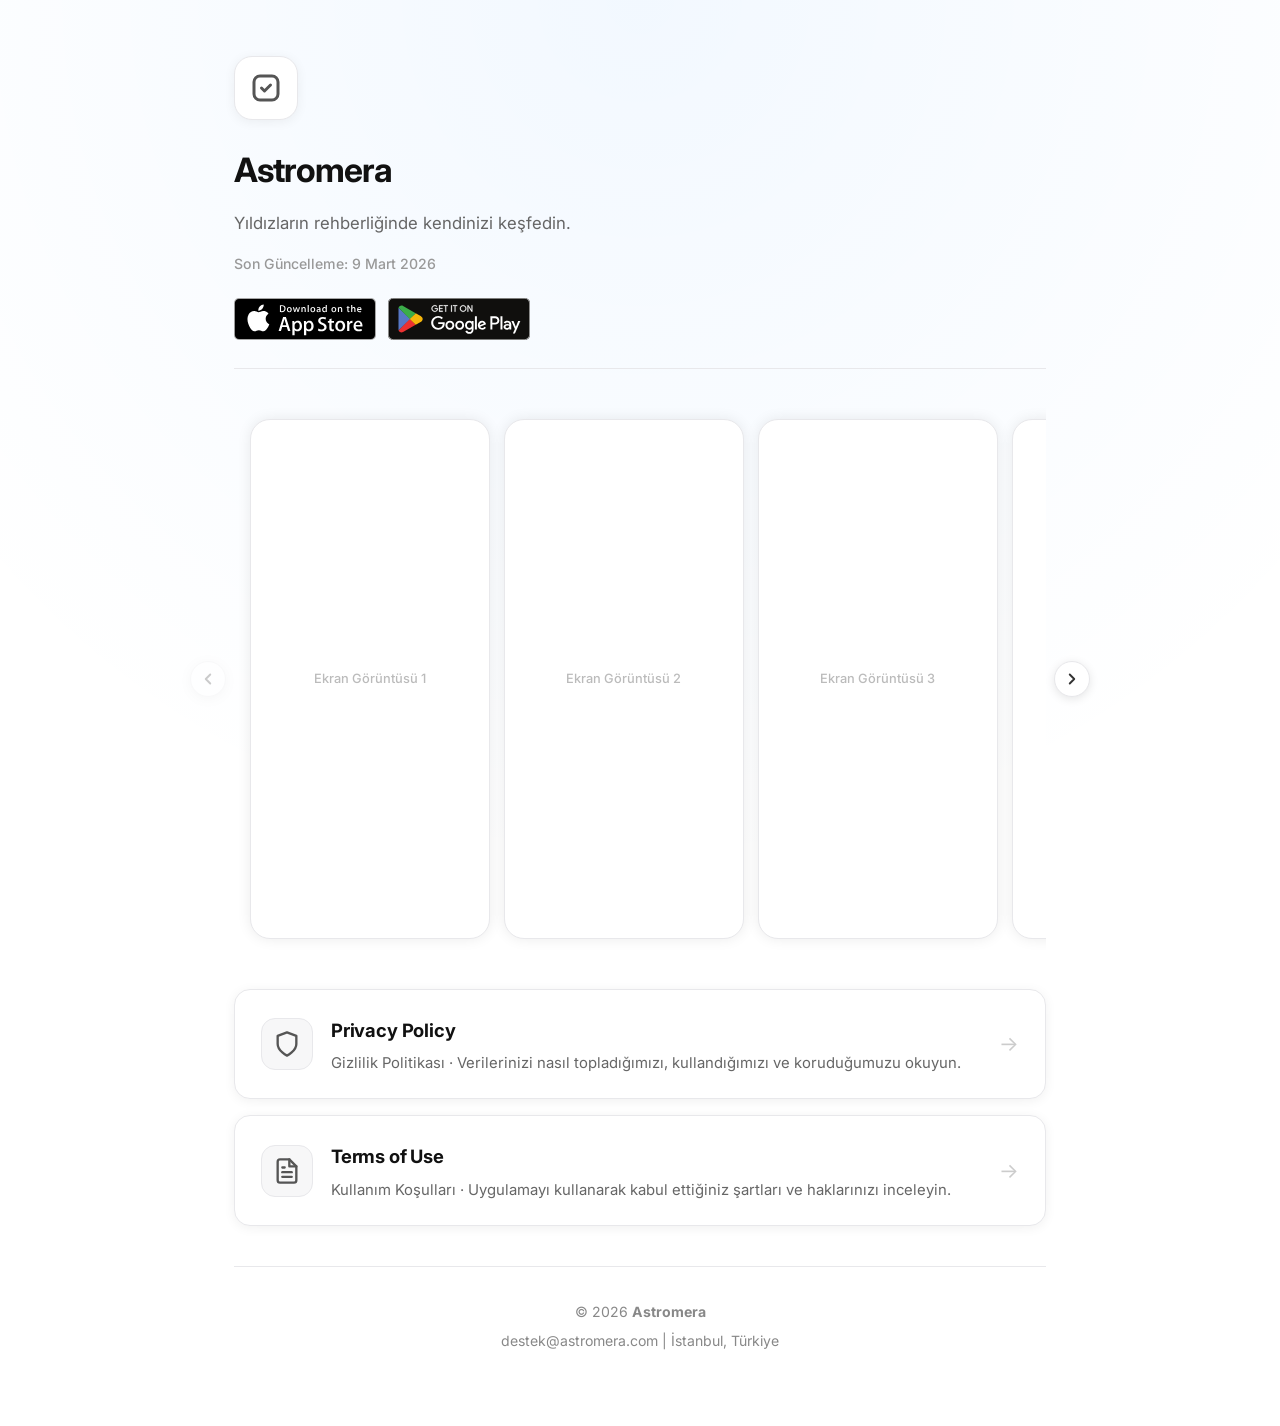
==== index.html @ 788f4016 "Initial commit" ====
<!DOCTYPE html>
<html lang="tr">

<head>
    <meta charset="UTF-8">
    <meta name="viewport" content="width=device-width, initial-scale=1.0">
    <meta name="description" content="Astromera – Gizlilik Politikası ve Kullanım Koşulları.">
    <title>Astromera – Legal</title>
    <link rel="preconnect" href="https://fonts.googleapis.com">
    <link rel="preconnect" href="https://fonts.gstatic.com" crossorigin>
    <link href="https://fonts.googleapis.com/css2?family=Inter:wght@400;500;600;700&display=swap" rel="stylesheet">
    <link rel="stylesheet" href="style.css">
</head>

<body>

    <div class="container">

        <!-- Hero -->
        <header class="hero">
            <div class="app-icon">
                <!-- App ikonu: <img src="images/icon.png" alt="App Icon"> -->
                <svg xmlns="http://www.w3.org/2000/svg" width="36" height="36" viewBox="0 0 24 24" fill="none"
                    stroke="currentColor" stroke-width="2" stroke-linecap="round" stroke-linejoin="round">
                    <rect x="4" y="4" width="16" height="16" rx="4" ry="4"></rect>
                    <path d="M9 12l2 2 4-4"></path>
                </svg>
            </div>
            <h1 class="app-name">Astromera</h1>
            <p class="short-desc">Yıldızların rehberliğinde kendinizi keşfedin.</p>
            <div class="last-updated">Son Güncelleme: <time datetime="2026-03-09">9 Mart 2026</time></div>

            <!-- Mağaza Butonları -->
            <div class="store-badges">
                <a href="https://apps.apple.com/your-app-link" target="_blank" rel="noopener" class="badge-link"
                    aria-label="App Store'dan indir">
                    <img src="images/app-store-badge.svg" alt="Download on the App Store" class="badge-img">
                </a>
                <a href="https://play.google.com/store/apps/your-app-link" target="_blank" rel="noopener"
                    class="badge-link" aria-label="Google Play'den indir">
                    <img src="images/google-play-badge.svg" alt="Get it on Google Play"
                        class="badge-img badge-img--play">
                </a>
            </div>
        </header>

        <!-- Mağaza Ekran Görüntüsü -->
        <section class="screenshots-section" aria-label="Ekran görüntüleri">
            <div class="carousel-wrapper">
                <button class="carousel-btn carousel-btn--prev" id="prevBtn" aria-label="Önceki">
                    <svg xmlns="http://www.w3.org/2000/svg" width="18" height="18" viewBox="0 0 24 24" fill="none"
                        stroke="currentColor" stroke-width="2.5" stroke-linecap="round" stroke-linejoin="round">
                        <polyline points="15 18 9 12 15 6"></polyline>
                    </svg>
                </button>

                <div class="carousel-track-outer">
                    <div class="carousel-track" id="carouselTrack">
                        <div class="screenshot-slot">
                            <div class="screenshot-label">Ekran Görüntüsü 1</div>
                        </div>
                        <div class="screenshot-slot">
                            <div class="screenshot-label">Ekran Görüntüsü 2</div>
                        </div>
                        <div class="screenshot-slot">
                            <div class="screenshot-label">Ekran Görüntüsü 3</div>
                        </div>
                        <div class="screenshot-slot">
                            <div class="screenshot-label">Ekran Görüntüsü 4</div>
                        </div>
                        <div class="screenshot-slot">
                            <div class="screenshot-label">Ekran Görüntüsü 5</div>
                        </div>
                        <div class="screenshot-slot">
                            <div class="screenshot-label">Ekran Görüntüsü 6</div>
                        </div>
                    </div>
                </div>

                <button class="carousel-btn carousel-btn--next" id="nextBtn" aria-label="Sonraki">
                    <svg xmlns="http://www.w3.org/2000/svg" width="18" height="18" viewBox="0 0 24 24" fill="none"
                        stroke="currentColor" stroke-width="2.5" stroke-linecap="round" stroke-linejoin="round">
                        <polyline points="9 18 15 12 9 6"></polyline>
                    </svg>
                </button>
            </div>
        </section>

        <script src="script.js"></script>

        <!-- Legal Kartlar -->
        <main>
            <div class="legal-cards">

                <a href="privacy.html" class="legal-card">
                    <div class="card-icon">
                        <svg xmlns="http://www.w3.org/2000/svg" width="28" height="28" viewBox="0 0 24 24" fill="none"
                            stroke="currentColor" stroke-width="2" stroke-linecap="round" stroke-linejoin="round">
                            <path d="M12 22s8-4 8-10V5l-8-3-8 3v7c0 6 8 10 8 10z"></path>
                        </svg>
                    </div>
                    <div class="card-text">
                        <h2>Privacy Policy</h2>
                        <p>Gizlilik Politikası · Verilerinizi nasıl topladığımızı, kullandığımızı ve koruduğumuzu
                            okuyun.</p>
                    </div>
                    <div class="card-arrow">→</div>
                </a>

                <a href="terms.html" class="legal-card">
                    <div class="card-icon">
                        <svg xmlns="http://www.w3.org/2000/svg" width="28" height="28" viewBox="0 0 24 24" fill="none"
                            stroke="currentColor" stroke-width="2" stroke-linecap="round" stroke-linejoin="round">
                            <path d="M14 2H6a2 2 0 0 0-2 2v16a2 2 0 0 0 2 2h12a2 2 0 0 0 2-2V8z"></path>
                            <polyline points="14 2 14 8 20 8"></polyline>
                            <line x1="16" y1="13" x2="8" y2="13"></line>
                            <line x1="16" y1="17" x2="8" y2="17"></line>
                            <polyline points="10 9 9 9 8 9"></polyline>
                        </svg>
                    </div>
                    <div class="card-text">
                        <h2>Terms of Use</h2>
                        <p>Kullanım Koşulları · Uygulamayı kullanarak kabul ettiğiniz şartları ve haklarınızı inceleyin.
                        </p>
                    </div>
                    <div class="card-arrow">→</div>
                </a>

            </div>
        </main>

        <!-- Footer -->
        <footer class="site-footer">
            <p>&copy; 2026 <strong>Astromera</strong></p>
            <p><a href="mailto:destek@astromera.com">destek@astromera.com</a> | İstanbul, Türkiye</p>
        </footer>

    </div>

</body>

</html>
---- style.css ----
:root {
    --bg-color: #f7f7f8;
    --text-color: #333333;
    --heading-color: #111111;
    --link-color: #007aff;
    --link-hover: #0056b3;
    --card-bg: #ffffff;
    --border-color: #e8e8eb;
    --shadow-light: 0 2px 12px rgba(0, 0, 0, 0.06);
}

* {
    box-sizing: border-box;
    -webkit-tap-highlight-color: transparent;
}

html,
body {
    overflow-x: hidden;
    overflow-x: clip;
    width: 100%;
    margin: 0;
    padding: 0;
    max-width: 100vw;
}

body {
    font-family: 'Inter', -apple-system, BlinkMacSystemFont, "Segoe UI", Roboto, Helvetica, Arial, sans-serif;
    background-color: var(--card-bg);
    background-image: radial-gradient(circle at top center, rgba(0, 122, 255, 0.05), transparent 80%);
    background-attachment: fixed;
    color: var(--text-color);
    line-height: 1.8;
    margin: 0;
    padding: 0;
    -webkit-font-smoothing: antialiased;
    -moz-osx-font-smoothing: grayscale;
}

.container {
    max-width: 860px;
    margin: 0 auto;
    padding: 56px 24px 40px;
}

/* ─── Back ─── */
.breadcrumb {
    margin-bottom: 28px;
}

.breadcrumb a {
    color: var(--link-color);
    text-decoration: none;
    font-size: 0.95rem;
    font-weight: 500;
}

.breadcrumb a:hover {
    color: var(--link-hover);
}

/* ─── Hero ─── */
.hero {
    text-align: left;
    margin-bottom: 36px;
    padding-bottom: 28px;
    border-bottom: 1px solid var(--border-color);
}

.hero--sub {
    margin-bottom: 28px;
}

.app-icon {
    width: 64px;
    height: 64px;
    background-color: var(--card-bg);
    border-radius: 18px;
    display: flex;
    align-items: center;
    justify-content: center;
    color: #555;
    border: 1px solid var(--border-color);
    box-shadow: var(--shadow-light);
    margin-bottom: 20px;
    overflow: hidden;
}

.app-icon img {
    width: 100%;
    height: 100%;
    object-fit: cover;
}

.hero--sub .app-icon {
    width: 52px;
    height: 52px;
    border-radius: 14px;
}

.app-name {
    font-size: 2.1rem;
    font-weight: 700;
    color: var(--heading-color);
    margin: 0 0 8px;
    letter-spacing: -0.03em;
}

.short-desc {
    font-size: 1.05rem;
    color: #666;
    margin: 0 0 12px;
}

.last-updated {
    font-size: 0.88rem;
    color: #999;
    font-weight: 500;
    margin-bottom: 22px;
}

/* ─── Store Badges ─── */
.store-badges {
    display: flex;
    flex-wrap: wrap;
    gap: 12px;
    margin-top: 6px;
}

.badge-link {
    display: inline-flex;
    align-items: center;
    transition: opacity 0.15s ease, transform 0.15s ease;
}

.badge-link:hover {
    opacity: 0.82;
    transform: translateY(-1px);
}

.badge-img {
    height: 42px;
    width: auto;
}

.badge-img--play {
    height: 42px;
}

/* ─── App Screenshots ─── */
.screenshots-section {
    margin-bottom: 36px;
    position: relative;
}

.carousel-wrapper {
    position: relative;
    padding: 0 44px;
    margin: 0 -44px;
}

.carousel-track-outer {
    overflow-x: hidden;
    overflow-y: visible;
    padding: 0;
}

.carousel-track {
    display: flex;
    gap: 14px;
    overflow-x: auto;
    scroll-snap-type: x mandatory;
    scroll-padding-inline: 16px;
    -webkit-overflow-scrolling: touch;
    scrollbar-width: none;
    padding: 14px 16px;
}

.carousel-track::-webkit-scrollbar {
    display: none;
}

/* Chrome/Safari */

.screenshot-slot {
    flex: 0 0 auto;
    width: calc((100% - 32px - 2 * 14px) / 3);
    aspect-ratio: 9 / 19.5;
    background: var(--card-bg);
    border: 1.5px solid var(--border-color);
    border-radius: 20px;
    box-shadow: 0 0 14px rgba(0, 0, 0, 0.08);
    scroll-snap-align: start;
    display: flex;
    align-items: center;
    justify-content: center;
    overflow: hidden;
    position: relative;
    transition: box-shadow 0.18s ease;
}

.screenshot-slot:hover {
    box-shadow: 0 0 14px rgba(0, 0, 0, 0.08), inset 0 20px 20px -15px rgba(0, 0, 0, 0.2);
}

.screenshot-slot img {
    width: 100%;
    height: 100%;
    object-fit: cover;
    border-radius: 18px;
}

.screenshot-label {
    font-size: 0.8rem;
    color: #bbb;
    font-weight: 500;
    text-align: center;
    padding: 12px;
    user-select: none;
}

.carousel-btn {
    position: absolute;
    top: 50%;
    transform: translateY(-50%);
    width: 36px;
    height: 36px;
    border-radius: 50%;
    background: var(--card-bg);
    border: 1px solid var(--border-color);
    box-shadow: 0 2px 10px rgba(0, 0, 0, 0.10);
    display: flex;
    align-items: center;
    justify-content: center;
    cursor: pointer;
    color: var(--text-color);
    transition: background 0.15s ease, opacity 0.15s ease, box-shadow 0.15s ease;
    padding: 0;
    z-index: 2;
}

.carousel-btn--prev {
    left: 0;
}

.carousel-btn--next {
    right: 0;
}

.carousel-btn:hover:not(:disabled) {
    background: #f0f0f0;
    box-shadow: 0 4px 16px rgba(0, 0, 0, 0.14);
}

.carousel-btn:disabled {
    opacity: 0.25;
    cursor: default;
    pointer-events: none;
}

/* ─── Legal Cards (index sayfası) ─── */
.legal-cards {
    display: flex;
    flex-direction: column;
    gap: 16px;
    margin-bottom: 40px;
}

.legal-card {
    display: flex;
    align-items: center;
    gap: 18px;
    background-color: var(--card-bg);
    padding: 24px 26px;
    border-radius: 16px;
    box-shadow: var(--shadow-light);
    border: 1px solid var(--border-color);
    text-decoration: none;
    color: inherit;
    transition: box-shadow 0.18s ease, transform 0.18s ease;
}

.legal-card:hover {
    box-shadow: 0 6px 22px rgba(0, 0, 0, 0.09);
    transform: translateY(-2px);
}

.card-icon {
    width: 52px;
    height: 52px;
    border-radius: 14px;
    background-color: var(--bg-color);
    border: 1px solid var(--border-color);
    display: flex;
    align-items: center;
    justify-content: center;
    flex-shrink: 0;
    color: #555;
}

.card-text {
    flex: 1;
}

.card-text h2 {
    font-size: 1.15rem;
    font-weight: 700;
    color: var(--heading-color);
    margin: 0 0 5px;
    letter-spacing: -0.01em;
}

.card-text p {
    font-size: 0.93rem;
    color: #666;
    margin: 0;
    line-height: 1.5;
}

.card-arrow {
    font-size: 1.3rem;
    color: #ccc;
    flex-shrink: 0;
    transition: color 0.15s ease;
}

.legal-card:hover .card-arrow {
    color: var(--link-color);
}

/* ─── Anchor Menü ─── */
.anchor-menu {
    background-color: var(--card-bg);
    padding: 16px 22px;
    border-radius: 12px;
    box-shadow: var(--shadow-light);
    margin-bottom: 32px;
    border: 1px solid var(--border-color);
}

.anchor-menu ul {
    list-style: none;
    padding: 0;
    margin: 0;
    display: flex;
    flex-wrap: wrap;
    gap: 12px 22px;
}

.anchor-menu li {
    margin: 0;
}

.anchor-menu a {
    text-decoration: none;
    color: var(--link-color);
    font-weight: 500;
    font-size: 0.93rem;
    transition: color 0.15s ease;
}

.anchor-menu a:hover {
    color: var(--link-hover);
}

/* ─── Document ─── */
.document-section {
    background-color: var(--card-bg);
    padding: 40px 44px;
    border-radius: 18px;
    box-shadow: var(--shadow-light);
    margin-bottom: 36px;
    border: 1px solid var(--border-color);
}

.content-block h2 {
    font-size: 1.3rem;
    color: var(--heading-color);
    margin-top: 38px;
    margin-bottom: 14px;
    padding-bottom: 8px;
    border-bottom: 1px solid var(--border-color);
    font-weight: 700;
    letter-spacing: -0.015em;
}

.content-block h2:first-child {
    margin-top: 0;
}

.content-block p {
    margin-bottom: 18px;
}

.content-block ul {
    padding-left: 22px;
    margin-bottom: 20px;
}

.content-block li {
    margin-bottom: 9px;
}

.content-block a {
    color: var(--link-color);
    text-decoration: none;
}

.content-block a:hover {
    color: var(--link-hover);
}

/* ─── Contact Card ─── */
.contact-section {
    background-color: var(--card-bg);
    padding: 36px 44px;
    border-radius: 18px;
    box-shadow: var(--shadow-light);
    margin-bottom: 36px;
    border: 1px solid var(--border-color);
}

.contact-section h2 {
    font-size: 1.5rem;
    color: var(--heading-color);
    margin-top: 0;
    margin-bottom: 16px;
    letter-spacing: -0.02em;
}

.contact-card {
    background-color: var(--bg-color);
    padding: 18px 22px;
    border-radius: 10px;
    margin-top: 18px;
    border: 1px solid var(--border-color);
}

.contact-card p {
    margin: 5px 0;
}

.contact-card a {
    color: var(--link-color);
    text-decoration: none;
    font-weight: 500;
}

.contact-card a:hover {
    color: var(--link-hover);
}

/* ─── Footer ─── */
.site-footer {
    text-align: center;
    padding: 28px 20px;
    border-top: 1px solid var(--border-color);
    color: #888;
    font-size: 0.88rem;
    margin-top: 10px;
}

.site-footer p {
    margin: 4px 0;
}

.site-footer a {
    color: #888;
    text-decoration: none;
}

.site-footer a:hover {
    color: var(--text-color);
}

/* ─── Responsive ─── */
@media (max-width: 600px) {
    .container {
        padding: 28px 16px 32px;
    }

    .document-section,
    .contact-section {
        padding: 24px 20px;
    }

    .app-name {
        font-size: 1.75rem;
    }

    .badge-img,
    .badge-img--play {
        height: 38px;
    }

    .anchor-menu ul {
        flex-direction: column;
        gap: 10px;
    }

    .legal-card {
        padding: 20px;
    }

    .card-icon {
        width: 44px;
        height: 44px;
    }

    .carousel-wrapper {
        margin-left: -16px;
        margin-right: -16px;
        padding: 0;
    }

    .carousel-btn {
        display: none;
    }

    .screenshot-slot {
        width: 66%;
    }

    .carousel-track {
        padding: 14px 16px;
        scroll-padding-inline: 16px;
    }
}
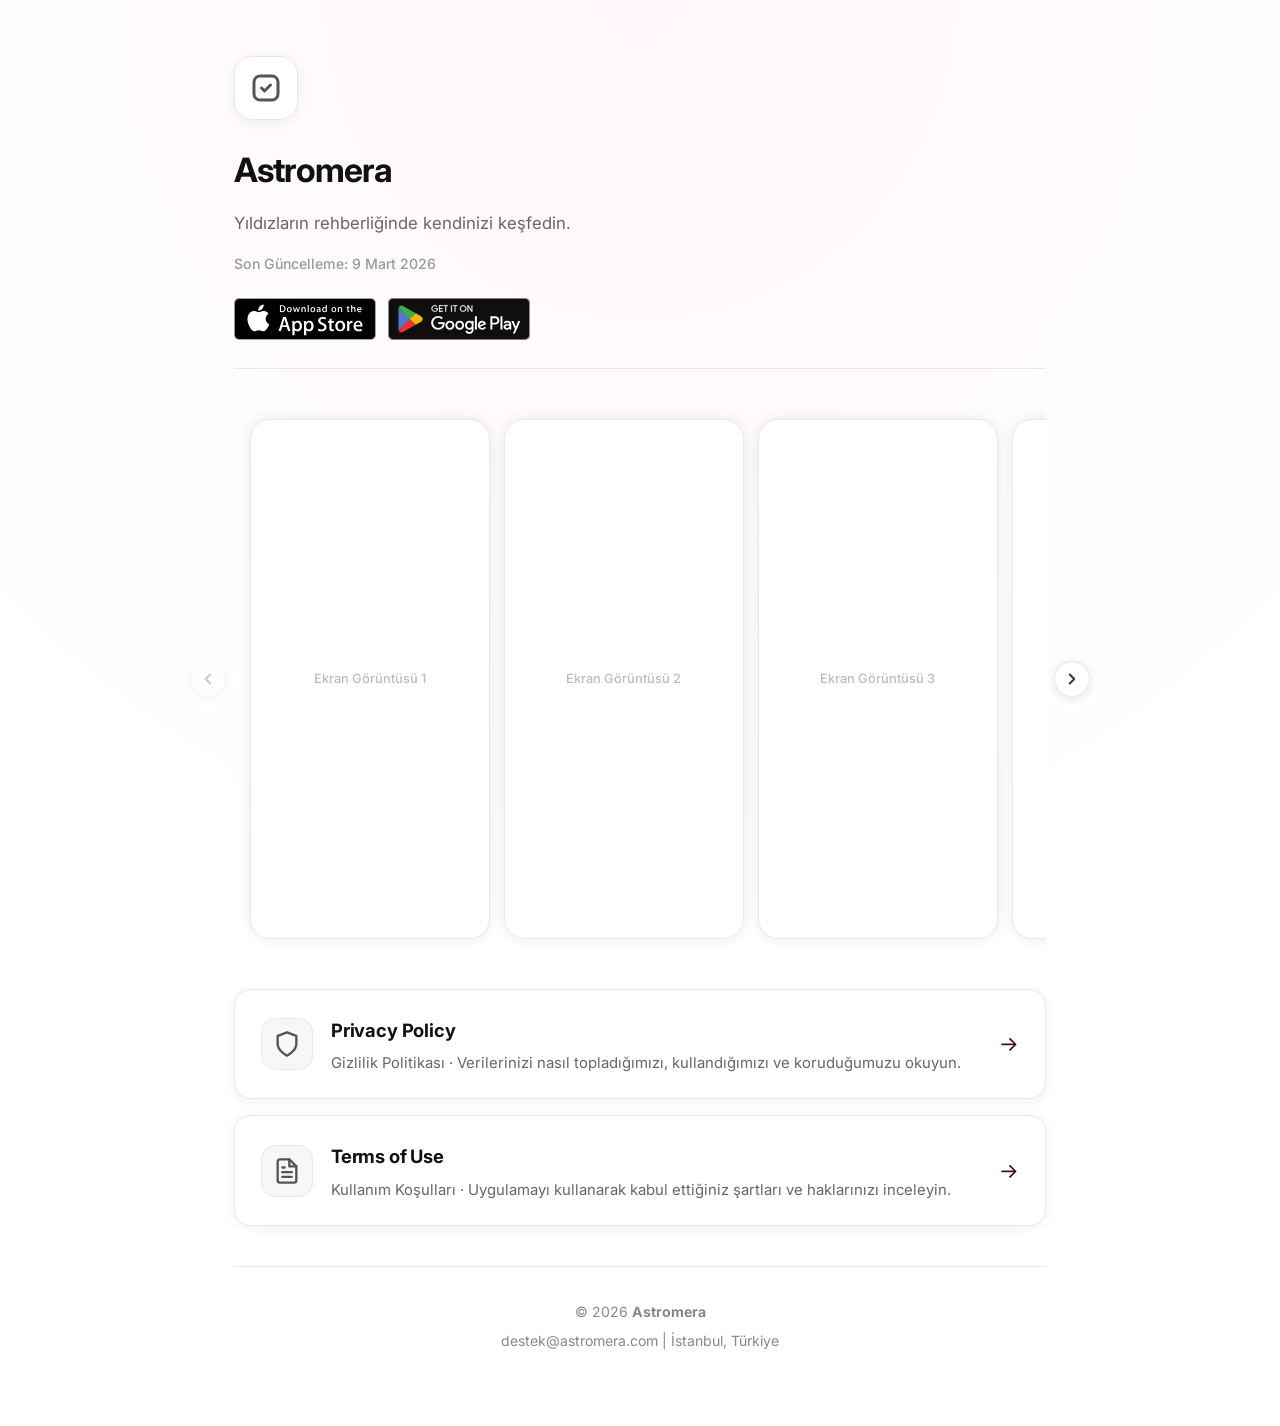
==== commit 8fd2023e: "Uptade mobile theme color" ====
--- a/index.html
+++ b/index.html
@@ -5,6 +5,7 @@
     <meta charset="UTF-8">
     <meta name="viewport" content="width=device-width, initial-scale=1.0">
     <meta name="description" content="Astromera – Gizlilik Politikası ve Kullanım Koşulları.">
+    <meta name="theme-color" content="#fff2f4">
     <title>Astromera – Legal</title>
     <link rel="preconnect" href="https://fonts.googleapis.com">
     <link rel="preconnect" href="https://fonts.gstatic.com" crossorigin>
--- a/style.css
+++ b/style.css
@@ -2,8 +2,8 @@
     --bg-color: #f7f7f8;
     --text-color: #333333;
     --heading-color: #111111;
-    --link-color: #007aff;
-    --link-hover: #0056b3;
+    --link-color: #3d0000;
+    --link-hover: #5c0000;
     --card-bg: #ffffff;
     --border-color: #e8e8eb;
     --shadow-light: 0 2px 12px rgba(0, 0, 0, 0.06);
@@ -12,6 +12,11 @@
 * {
     box-sizing: border-box;
     -webkit-tap-highlight-color: transparent;
+}
+
+html {
+    scroll-behavior: smooth;
+    background-color: #fff2f4;
 }
 
 html,
@@ -27,7 +32,7 @@
 body {
     font-family: 'Inter', -apple-system, BlinkMacSystemFont, "Segoe UI", Roboto, Helvetica, Arial, sans-serif;
     background-color: var(--card-bg);
-    background-image: radial-gradient(circle at top center, rgba(0, 122, 255, 0.05), transparent 80%);
+    background-image: radial-gradient(circle at top center, rgba(255, 182, 193, 0.10), transparent 85%);
     background-attachment: fixed;
     color: var(--text-color);
     line-height: 1.8;
@@ -200,7 +205,9 @@
 }
 
 .screenshot-slot:hover {
-    box-shadow: 0 0 14px rgba(0, 0, 0, 0.08), inset 0 20px 20px -15px rgba(0, 0, 0, 0.2);
+    box-shadow: 0 0 15px rgba(61, 0, 0, 0.1),
+        inset 0 80px 80px -80px rgba(61, 0, 0, 0.4),
+        inset 0 50px 20px -50px rgba(61, 0, 0, 0.2);
 }
 
 .screenshot-slot img {
@@ -319,7 +326,7 @@
 
 .card-arrow {
     font-size: 1.3rem;
-    color: #ccc;
+    color: #3d0000;
     flex-shrink: 0;
     transition: color 0.15s ease;
 }
@@ -488,6 +495,10 @@
         font-size: 1.75rem;
     }
 
+    body {
+        background-image: radial-gradient(circle at top center, rgba(255, 182, 193, 0.05), transparent 70%);
+    }
+
     .badge-img,
     .badge-img--play {
         height: 38px;
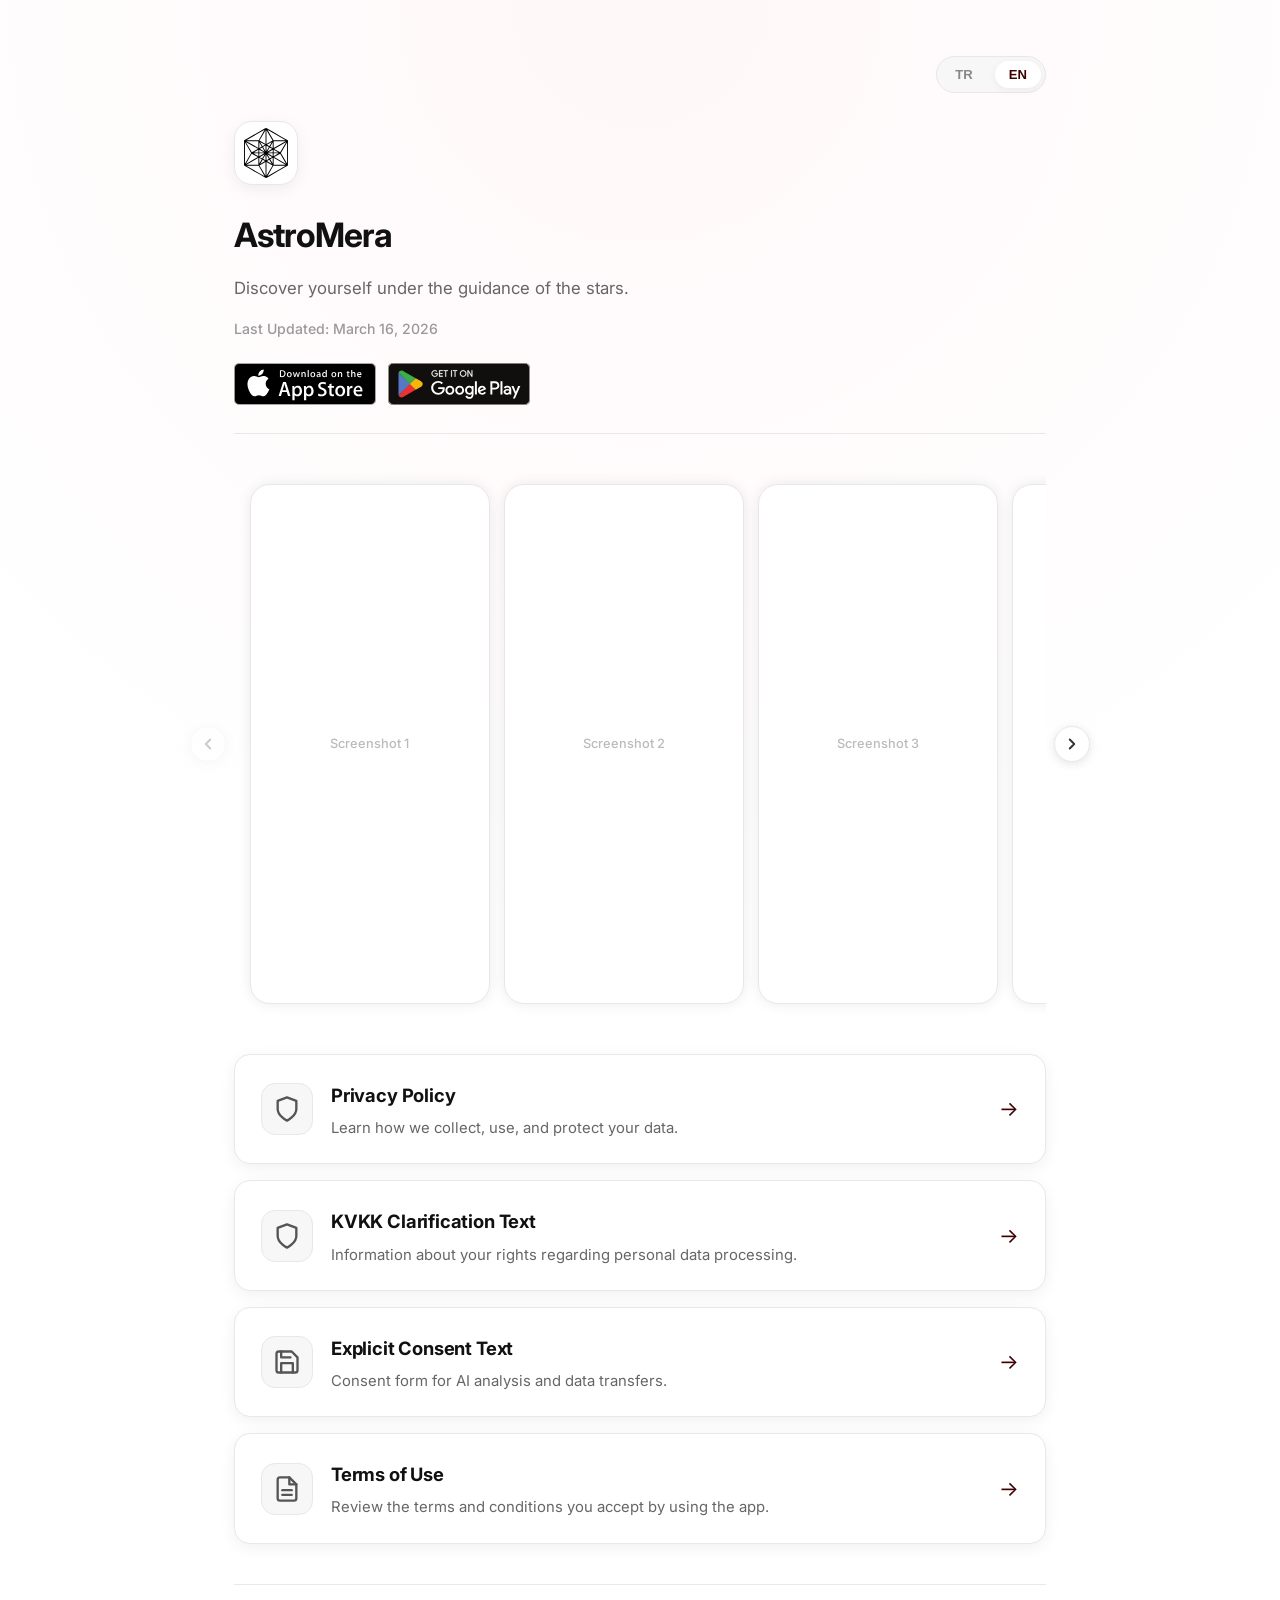
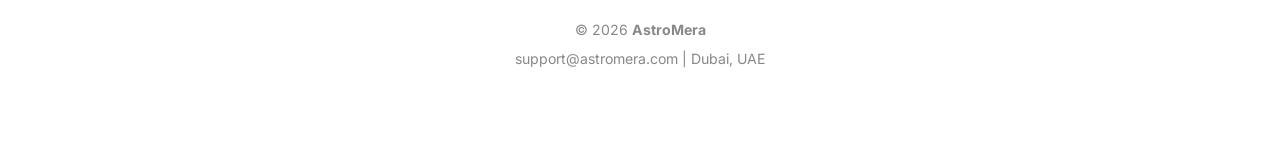
==== commit 08d9c650: "Uptade site" ====
--- a/index.html
+++ b/index.html
@@ -1,12 +1,12 @@
 <!DOCTYPE html>
-<html lang="tr">
+<html lang="en">
 
 <head>
     <meta charset="UTF-8">
     <meta name="viewport" content="width=device-width, initial-scale=1.0">
-    <meta name="description" content="Astromera – Gizlilik Politikası ve Kullanım Koşulları.">
+    <meta name="description" content="AstroMera – Gizlilik Politikası ve Kullanım Koşulları.">
     <meta name="theme-color" content="#fff2f4">
-    <title>Astromera – Legal</title>
+    <title>AstroMera – Legal</title>
     <link rel="preconnect" href="https://fonts.googleapis.com">
     <link rel="preconnect" href="https://fonts.gstatic.com" crossorigin>
     <link href="https://fonts.googleapis.com/css2?family=Inter:wght@400;500;600;700&display=swap" rel="stylesheet">
@@ -17,19 +17,25 @@
 
     <div class="container">
 
+        <nav class="breadcrumb">
+            <div></div> <!-- Spacer -->
+            <div class="lang-switcher">
+                <button class="lang-btn" data-lang="tr">TR</button>
+                <button class="lang-btn" data-lang="en">EN</button>
+            </div>
+        </nav>
+
         <!-- Hero -->
         <header class="hero">
             <div class="app-icon">
-                <!-- App ikonu: <img src="images/icon.png" alt="App Icon"> -->
-                <svg xmlns="http://www.w3.org/2000/svg" width="36" height="36" viewBox="0 0 24 24" fill="none"
-                    stroke="currentColor" stroke-width="2" stroke-linecap="round" stroke-linejoin="round">
-                    <rect x="4" y="4" width="16" height="16" rx="4" ry="4"></rect>
-                    <path d="M9 12l2 2 4-4"></path>
-                </svg>
+                <img src="images/logo.svg" alt="AstroMera Icon">
             </div>
-            <h1 class="app-name">Astromera</h1>
-            <p class="short-desc">Yıldızların rehberliğinde kendinizi keşfedin.</p>
-            <div class="last-updated">Son Güncelleme: <time datetime="2026-03-09">9 Mart 2026</time></div>
+            <h1 class="app-name">AstroMera</h1>
+            <p class="short-desc tr-only">Yıldızların rehberliğinde kendinizi keşfedin.</p>
+            <p class="short-desc en-only">Discover yourself under the guidance of the stars.</p>
+            
+            <div class="last-updated tr-only">Son Güncelleme: <time datetime="2026-03-16">16 Mart 2026</time></div>
+            <div class="last-updated en-only">Last Updated: <time datetime="2026-03-16">March 16, 2026</time></div>
 
             <!-- Mağaza Butonları -->
             <div class="store-badges">
@@ -58,22 +64,28 @@
                 <div class="carousel-track-outer">
                     <div class="carousel-track" id="carouselTrack">
                         <div class="screenshot-slot">
-                            <div class="screenshot-label">Ekran Görüntüsü 1</div>
+                            <div class="screenshot-label tr-only">Ekran Görüntüsü 1</div>
+                            <div class="screenshot-label en-only">Screenshot 1</div>
                         </div>
                         <div class="screenshot-slot">
-                            <div class="screenshot-label">Ekran Görüntüsü 2</div>
+                            <div class="screenshot-label tr-only">Ekran Görüntüsü 2</div>
+                            <div class="screenshot-label en-only">Screenshot 2</div>
                         </div>
                         <div class="screenshot-slot">
-                            <div class="screenshot-label">Ekran Görüntüsü 3</div>
+                            <div class="screenshot-label tr-only">Ekran Görüntüsü 3</div>
+                            <div class="screenshot-label en-only">Screenshot 3</div>
                         </div>
                         <div class="screenshot-slot">
-                            <div class="screenshot-label">Ekran Görüntüsü 4</div>
+                            <div class="screenshot-label tr-only">Ekran Görüntüsü 4</div>
+                            <div class="screenshot-label en-only">Screenshot 4</div>
                         </div>
                         <div class="screenshot-slot">
-                            <div class="screenshot-label">Ekran Görüntüsü 5</div>
+                            <div class="screenshot-label tr-only">Ekran Görüntüsü 5</div>
+                            <div class="screenshot-label en-only">Screenshot 5</div>
                         </div>
                         <div class="screenshot-slot">
-                            <div class="screenshot-label">Ekran Görüntüsü 6</div>
+                            <div class="screenshot-label tr-only">Ekran Görüntüsü 6</div>
+                            <div class="screenshot-label en-only">Screenshot 6</div>
                         </div>
                     </div>
                 </div>
@@ -101,9 +113,44 @@
                         </svg>
                     </div>
                     <div class="card-text">
-                        <h2>Privacy Policy</h2>
-                        <p>Gizlilik Politikası · Verilerinizi nasıl topladığımızı, kullandığımızı ve koruduğumuzu
-                            okuyun.</p>
+                        <h2 class="tr-only">Gizlilik Politikası</h2>
+                        <h2 class="en-only">Privacy Policy</h2>
+                        <p class="tr-only">Verilerinizi nasıl topladığımızı ve koruduğumuzu öğrenin.</p>
+                        <p class="en-only">Learn how we collect, use, and protect your data.</p>
+                    </div>
+                    <div class="card-arrow">→</div>
+                </a>
+
+                <a href="kvkk.html" class="legal-card">
+                    <div class="card-icon">
+                        <svg xmlns="http://www.w3.org/2000/svg" width="28" height="28" viewBox="0 0 24 24" fill="none"
+                            stroke="currentColor" stroke-width="2" stroke-linecap="round" stroke-linejoin="round">
+                            <path d="M12 22s8-4 8-10V5l-8-3-8 3v7c0 6 8 10 8 10z"></path>
+                        </svg>
+                    </div>
+                    <div class="card-text">
+                        <h2 class="tr-only">KVKK Aydınlatma Metni</h2>
+                        <h2 class="en-only">KVKK Clarification Text</h2>
+                        <p class="tr-only">Kişisel verilerinizin işlenmesi ile ilgili haklarınız hakkında bilgi edinin.</p>
+                        <p class="en-only">Information about your rights regarding personal data processing.</p>
+                    </div>
+                    <div class="card-arrow">→</div>
+                </a>
+
+                <a href="consent.html" class="legal-card">
+                    <div class="card-icon">
+                        <svg xmlns="http://www.w3.org/2000/svg" width="28" height="28" viewBox="0 0 24 24" fill="none"
+                            stroke="currentColor" stroke-width="2" stroke-linecap="round" stroke-linejoin="round">
+                            <path d="M19 21H5a2 2 0 0 1-2-2V5a2 2 0 0 1 2-2h11l5 5v11a2 2 0 0 1-2 2z"></path>
+                            <polyline points="17 21 17 13 7 13 7 21"></polyline>
+                            <polyline points="7 3 7 8 15 8"></polyline>
+                        </svg>
+                    </div>
+                    <div class="card-text">
+                        <h2 class="tr-only">Açık Rıza Metni</h2>
+                        <h2 class="en-only">Explicit Consent Text</h2>
+                        <p class="tr-only">Yapay zeka analizleri ve veri aktarımı için onay formunuzu inceleyin.</p>
+                        <p class="en-only">Consent form for AI analysis and data transfers.</p>
                     </div>
                     <div class="card-arrow">→</div>
                 </a>
@@ -116,13 +163,13 @@
                             <polyline points="14 2 14 8 20 8"></polyline>
                             <line x1="16" y1="13" x2="8" y2="13"></line>
                             <line x1="16" y1="17" x2="8" y2="17"></line>
-                            <polyline points="10 9 9 9 8 9"></polyline>
                         </svg>
                     </div>
                     <div class="card-text">
-                        <h2>Terms of Use</h2>
-                        <p>Kullanım Koşulları · Uygulamayı kullanarak kabul ettiğiniz şartları ve haklarınızı inceleyin.
-                        </p>
+                        <h2 class="tr-only">Kullanım Koşulları</h2>
+                        <h2 class="en-only">Terms of Use</h2>
+                        <p class="tr-only">Uygulamayı kullanarak kabul ettiğiniz şartları inceleyin.</p>
+                        <p class="en-only">Review the terms and conditions you accept by using the app.</p>
                     </div>
                     <div class="card-arrow">→</div>
                 </a>
@@ -132,8 +179,9 @@
 
         <!-- Footer -->
         <footer class="site-footer">
-            <p>&copy; 2026 <strong>Astromera</strong></p>
-            <p><a href="mailto:destek@astromera.com">destek@astromera.com</a> | İstanbul, Türkiye</p>
+            <p>&copy; 2026 <strong>AstroMera</strong></p>
+            <p class="tr-only"><a href="mailto:support@astromera.com">support@astromera.com</a> | Dubai, UAE</p>
+            <p class="en-only"><a href="mailto:support@astromera.com">support@astromera.com</a> | Dubai, UAE</p>
         </footer>
 
     </div>
--- a/style.css
+++ b/style.css
@@ -6,7 +6,13 @@
     --link-hover: #5c0000;
     --card-bg: #ffffff;
     --border-color: #e8e8eb;
-    --shadow-light: 0 2px 12px rgba(0, 0, 0, 0.06);
+    --shadow-light: 0 4px 16px rgba(0, 0, 0, 0.06);
+    --primary-color: #3d0000;
+}
+
+[lang="tr"] .en-only,
+[lang="en"] .tr-only {
+    display: none !important;
 }
 
 * {
@@ -51,6 +57,36 @@
 /* ─── Back ─── */
 .breadcrumb {
     margin-bottom: 28px;
+    display: flex;
+    justify-content: space-between;
+    align-items: center;
+}
+
+.lang-switcher {
+    display: flex;
+    gap: 8px;
+    background: var(--bg-color);
+    padding: 4px;
+    border-radius: 20px;
+    border: 1px solid var(--border-color);
+}
+
+.lang-btn {
+    padding: 6px 14px;
+    border-radius: 16px;
+    border: none;
+    background: transparent;
+    font-size: 0.82rem;
+    font-weight: 600;
+    cursor: pointer;
+    color: #888;
+    transition: all 0.2s ease;
+}
+
+.lang-btn.active {
+    background: var(--card-bg);
+    color: var(--primary-color);
+    box-shadow: 0 2px 8px rgba(0, 0, 0, 0.05);
 }
 
 .breadcrumb a {
@@ -92,9 +128,9 @@
 }
 
 .app-icon img {
-    width: 100%;
-    height: 100%;
-    object-fit: cover;
+    width: 80%;
+    height: 80%;
+    object-fit: contain;
 }
 
 .hero--sub .app-icon {
@@ -389,6 +425,7 @@
     border-bottom: 1px solid var(--border-color);
     font-weight: 700;
     letter-spacing: -0.015em;
+    scroll-margin-top: 80px;
 }
 
 .content-block h2:first-child {
@@ -496,7 +533,7 @@
     }
 
     body {
-        background-image: radial-gradient(circle at top center, rgba(255, 182, 193, 0.05), transparent 70%);
+        background-image: radial-gradient(circle at top center, rgba(255, 182, 193, 0.08), transparent 60%);
     }
 
     .badge-img,
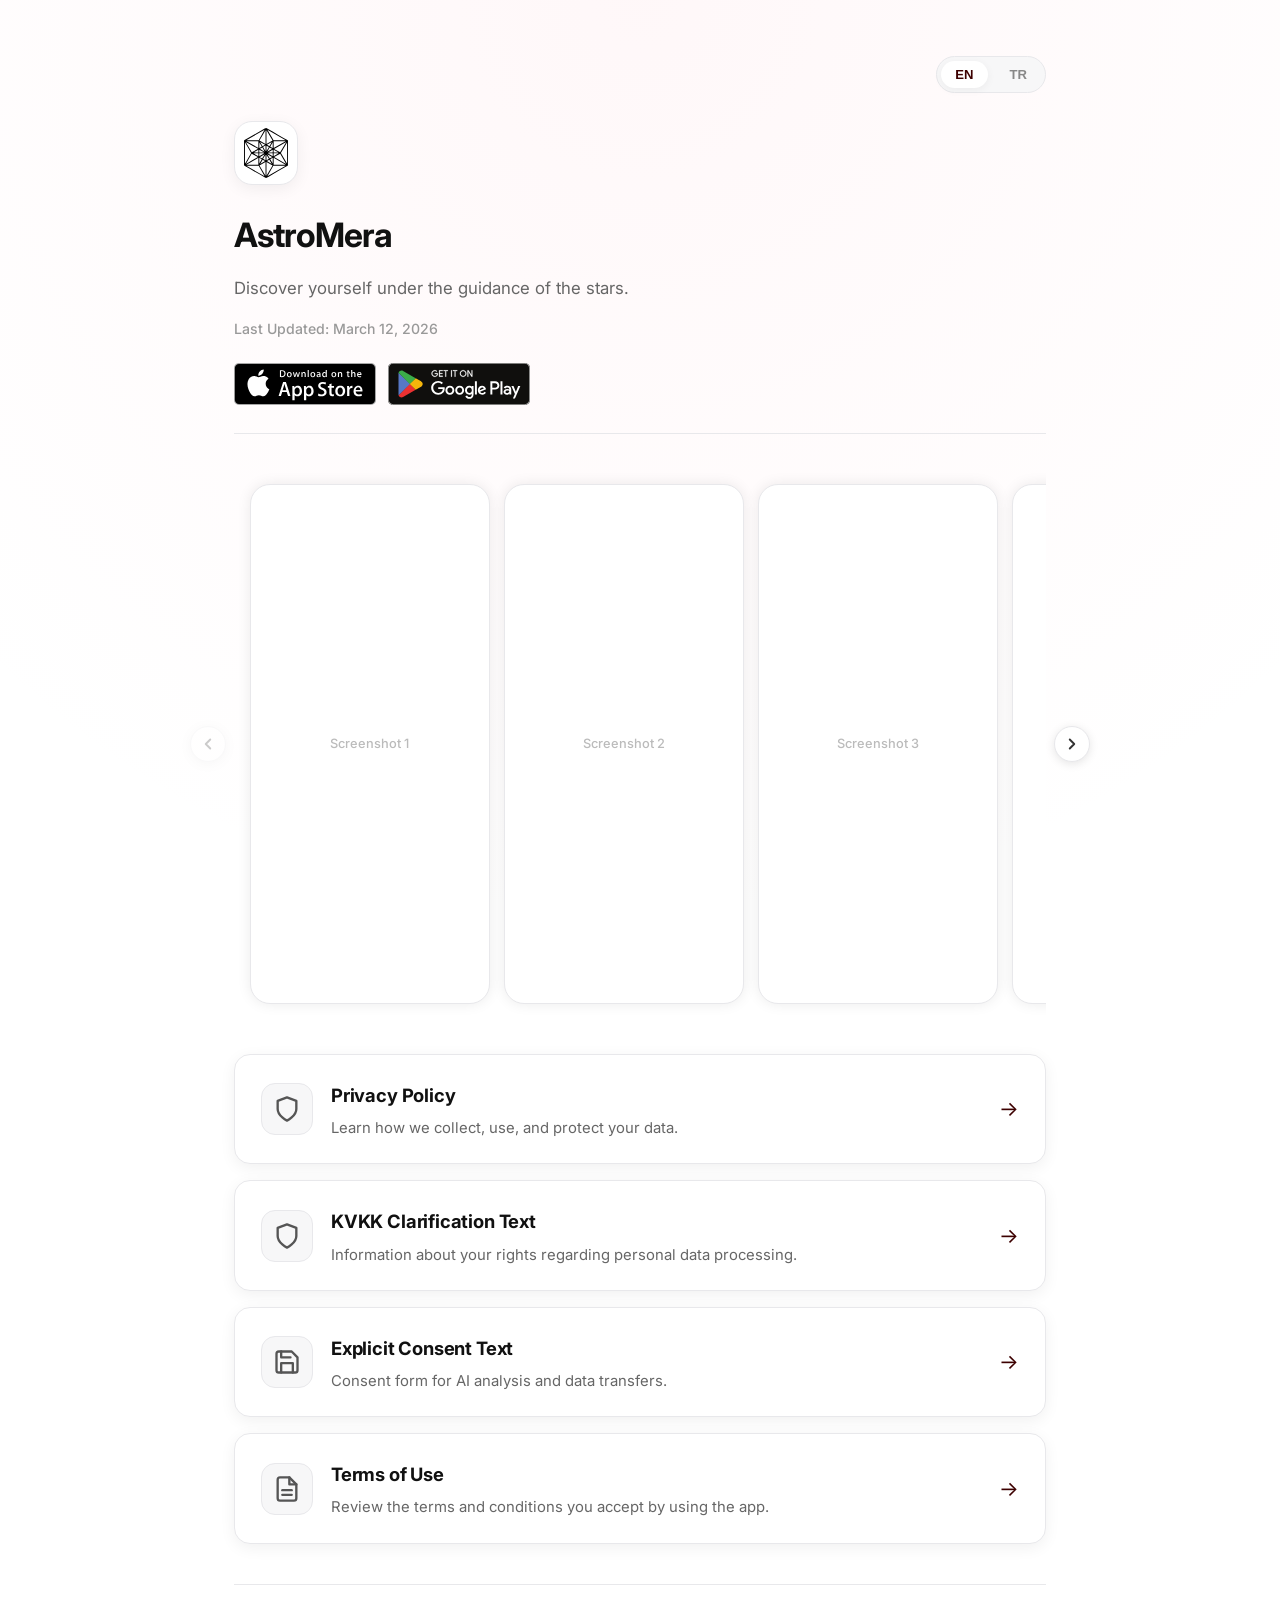
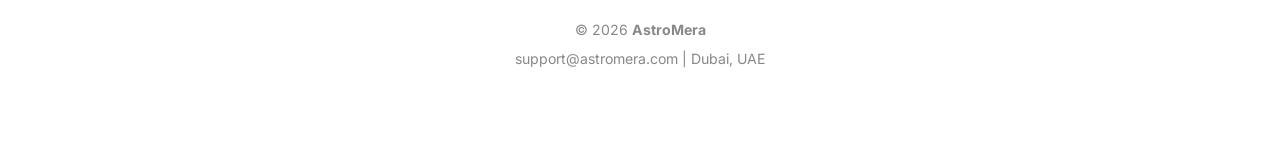
==== commit 8fbd5a8f: "Uptade Lang." ====
--- a/index.html
+++ b/index.html
@@ -20,8 +20,8 @@
         <nav class="breadcrumb">
             <div></div> <!-- Spacer -->
             <div class="lang-switcher">
+                <button class="lang-btn" data-lang="en">EN</button>
                 <button class="lang-btn" data-lang="tr">TR</button>
-                <button class="lang-btn" data-lang="en">EN</button>
             </div>
         </nav>
 
@@ -34,8 +34,8 @@
             <p class="short-desc tr-only">Yıldızların rehberliğinde kendinizi keşfedin.</p>
             <p class="short-desc en-only">Discover yourself under the guidance of the stars.</p>
             
-            <div class="last-updated tr-only">Son Güncelleme: <time datetime="2026-03-16">16 Mart 2026</time></div>
-            <div class="last-updated en-only">Last Updated: <time datetime="2026-03-16">March 16, 2026</time></div>
+            <div class="last-updated tr-only">Son Güncelleme: <time datetime="2026-03-12">12 Mart 2026</time></div>
+            <div class="last-updated en-only">Last Updated: <time datetime="2026-03-12">March 12, 2026</time></div>
 
             <!-- Mağaza Butonları -->
             <div class="store-badges">
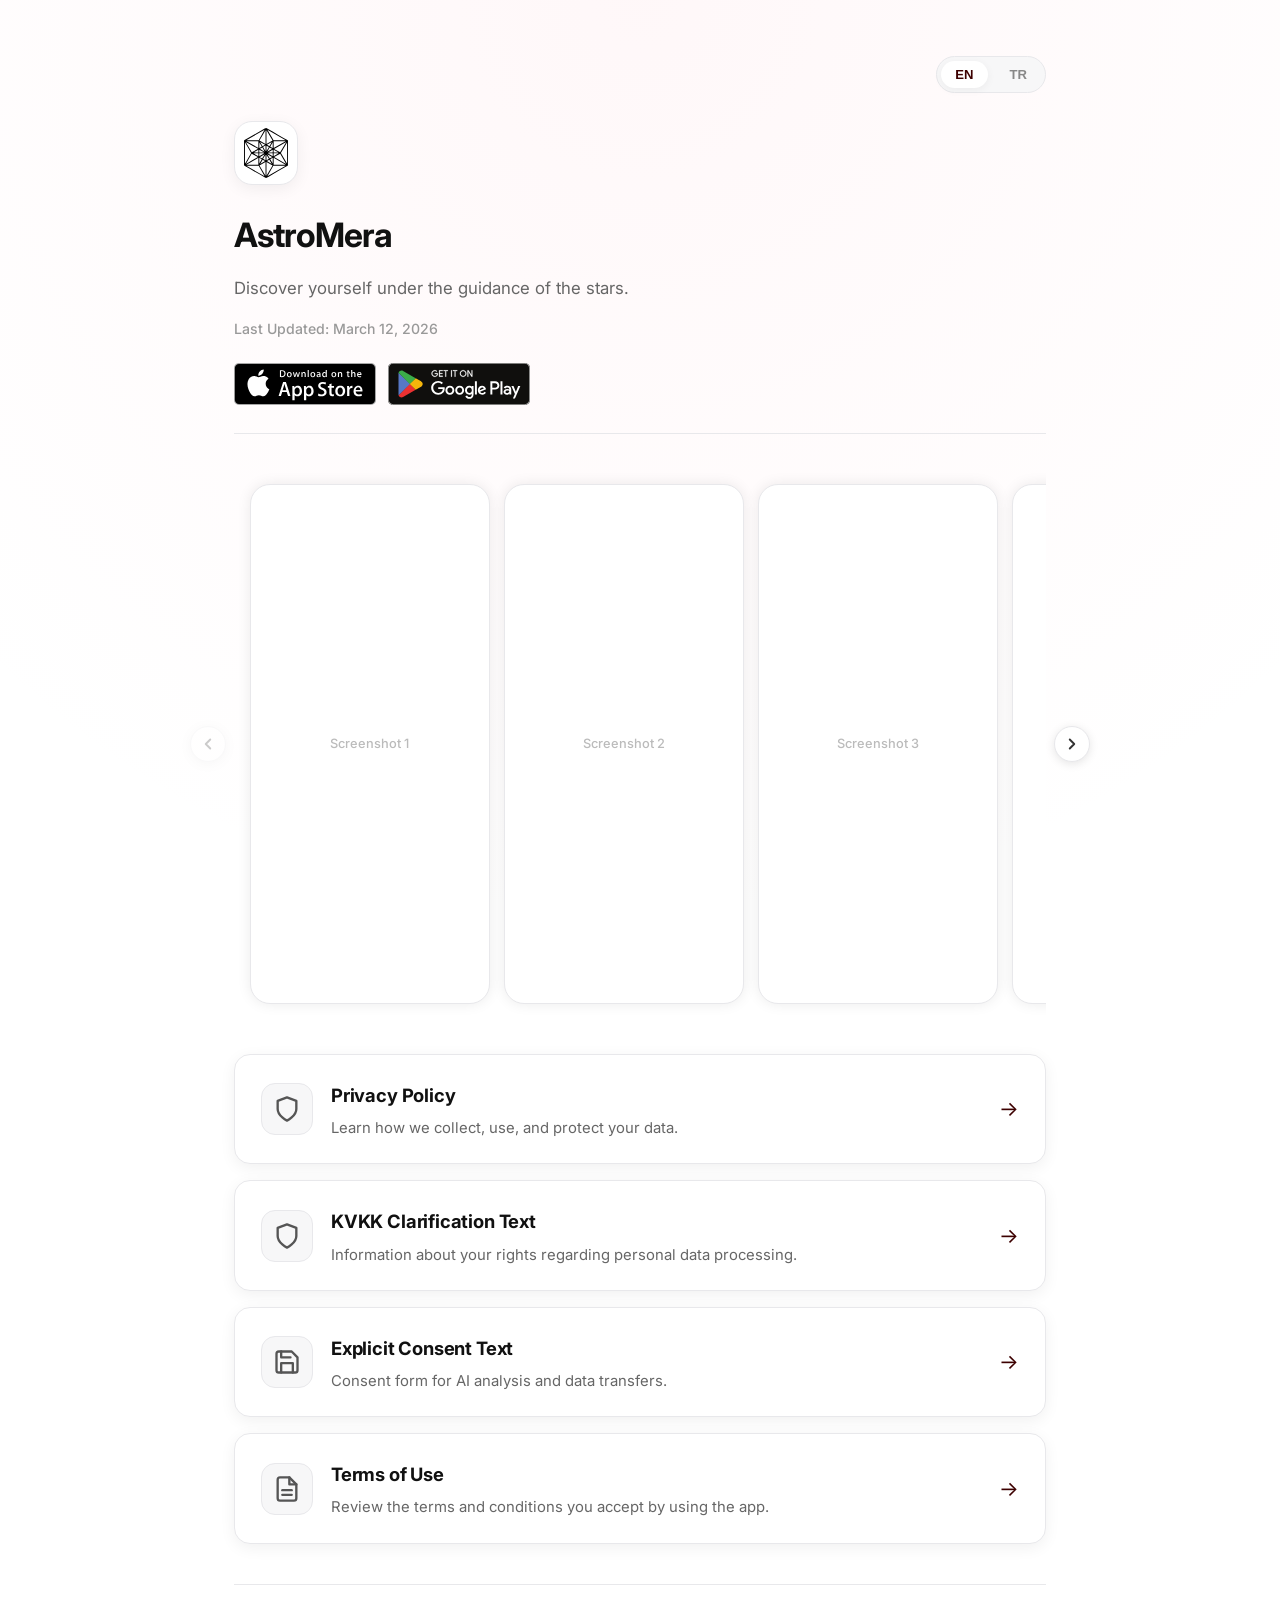
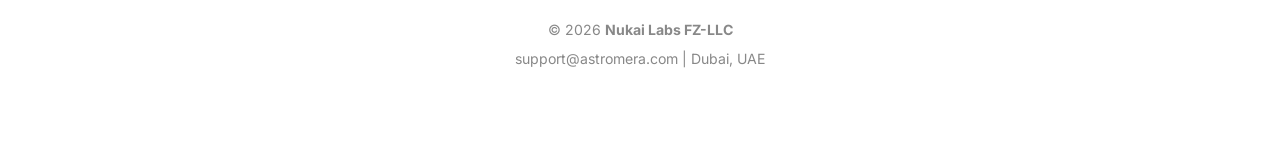
==== commit 16b56eba: "Update footer" ====
--- a/index.html
+++ b/index.html
@@ -179,7 +179,7 @@
 
         <!-- Footer -->
         <footer class="site-footer">
-            <p>&copy; 2026 <strong>AstroMera</strong></p>
+            <p>&copy; 2026 <strong>Nukai Labs FZ-LLC</strong></p>
             <p class="tr-only"><a href="mailto:support@astromera.com">support@astromera.com</a> | Dubai, UAE</p>
             <p class="en-only"><a href="mailto:support@astromera.com">support@astromera.com</a> | Dubai, UAE</p>
         </footer>
